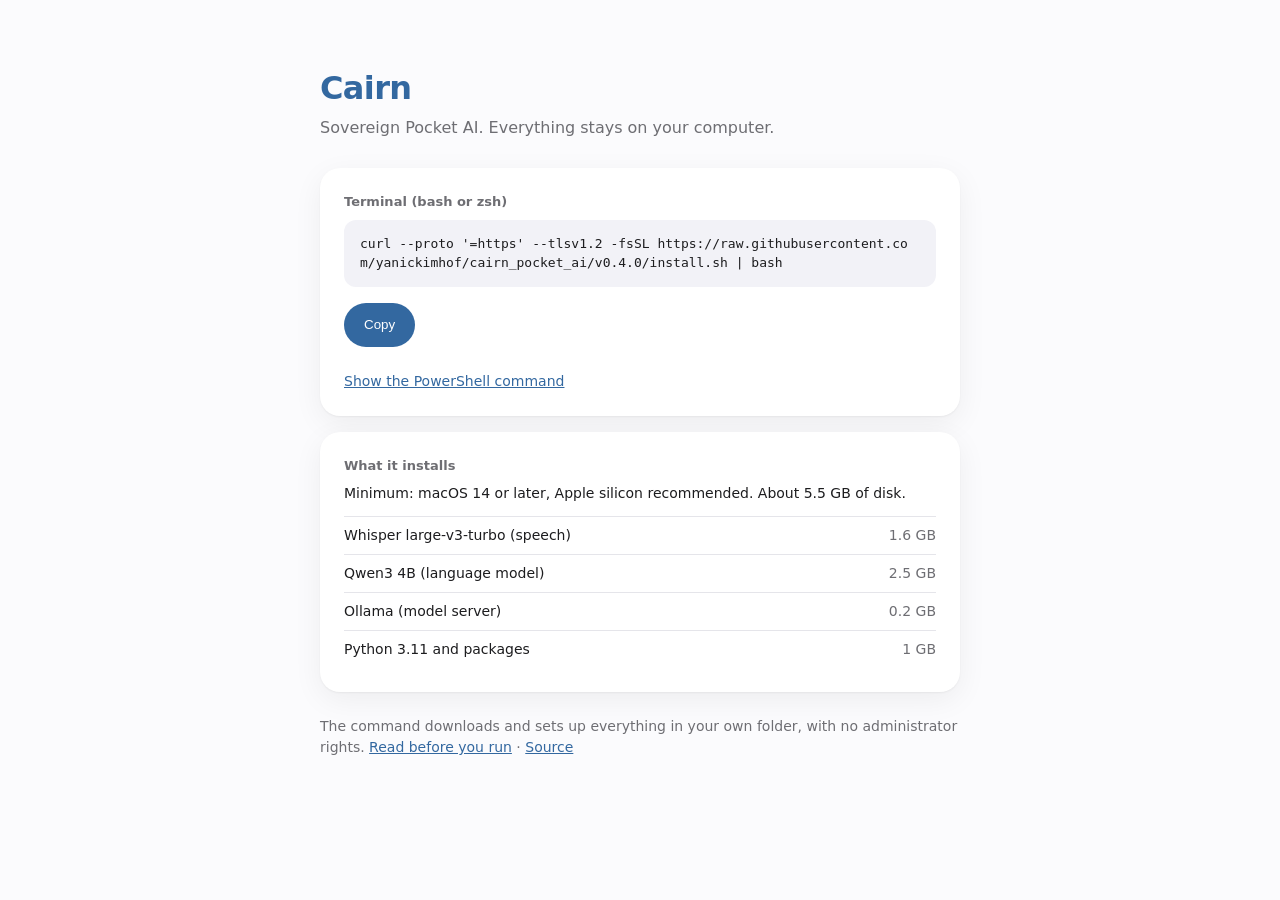
==== docs/index.html @ 53b6d4b0 "0.4.0: version, release notes (0.4 and what comes in 0.5), README, privacy and security notes Co-Aut" ====
<!doctype html>
<html lang="en">
<head>
<meta charset="utf-8">
<meta name="viewport" content="width=device-width, initial-scale=1">
<title>Cairn: install</title>
<style>
:root{color-scheme:light dark;--bg:#FBFBFD;--card:#fff;--ink:#1D1D1F;--mute:#6E6E73;--accent:#3368A0;--line:#E5E5EA;--code:#F2F2F7}
@media (prefers-color-scheme:dark){:root{--bg:#000;--card:#1C1C1E;--ink:#F5F5F7;--mute:#A1A1A6;--accent:#6FA3DB;--line:#2C2C2E;--code:#2C2C2E}}
body{margin:0;background:var(--bg);color:var(--ink);font:16px/1.5 -apple-system,BlinkMacSystemFont,"SF Pro Text","Segoe UI",system-ui,sans-serif}
main{max-width:640px;margin:0 auto;padding:64px 24px}
h1{font-size:32px;letter-spacing:-.02em;margin:0 0 4px;color:var(--accent)}
p{color:var(--mute);margin:0 0 28px}
.card{background:var(--card);border-radius:20px;padding:24px;box-shadow:0 1px 2px rgba(0,0,0,.05),0 8px 30px rgba(0,0,0,.06)}
.label{font-size:13px;font-weight:600;color:var(--mute);margin-bottom:8px}
pre{margin:0 0 16px;background:var(--code);border-radius:12px;padding:14px 16px;overflow-x:auto;font:13px/1.5 ui-monospace,SFMono-Regular,Menlo,Consolas,monospace;white-space:pre-wrap;word-break:break-all}
button{min-height:44px;padding:0 20px;border:0;border-radius:999px;background:var(--accent);color:#fff;font:600 15px inherit;cursor:pointer}
.alt{margin-top:24px;font-size:14px;color:var(--mute)}
a{color:var(--accent)}
.spec{margin-top:16px}table{width:100%;border-collapse:collapse;font-size:14px}td{padding:8px 0;border-top:1px solid var(--line)}td:last-child{text-align:right;color:var(--mute);white-space:nowrap}.min{font-size:14px;margin:0 0 12px;color:var(--ink)}</style>
</head>
<body>
<main>
<h1>Cairn</h1>
<p>Sovereign Pocket AI. Everything stays on your computer.</p>
<div class="card">
<div class="label" id="label">Your install command</div>
<pre id="cmd"></pre>
<button id="copy" type="button">Copy</button>
<div class="alt" id="alt"></div>
</div>
<div class="card spec"><div class="label">What it installs</div><p class="min" id="min"></p><table id="spec"></table></div><p class="alt" style="margin-top:24px">The command downloads and sets up everything in your own folder, with no administrator rights. <a href="https://github.com/yanickimhof/cairn_pocket_ai/blob/main/SECURITY.md">Read before you run</a> · <a href="https://github.com/yanickimhof/cairn_pocket_ai">Source</a></p>
</main>
<script>
var base = "https://raw.githubusercontent.com/yanickimhof/cairn_pocket_ai/v0.4.0/";
var cmds = {
  sh: { label: "Terminal (bash or zsh)", text: "curl --proto '=https' --tlsv1.2 -fsSL " + base + "install.sh | bash" },
  ps: { label: "PowerShell", text: "irm " + base + "install.ps1 | iex" }
};
var ua = (navigator.userAgentData && navigator.userAgentData.platform) || navigator.platform || navigator.userAgent || "";
var key = /win/i.test(ua) ? "ps" : "sh";
var specs = {
  sh: { min: "Minimum: macOS 14 or later, Apple silicon recommended. About 5.5 GB of disk.", rows: [["Whisper large-v3-turbo (speech)", "1.6 GB"], ["Qwen3 4B (language model)", "2.5 GB"], ["Ollama (model server)", "0.2 GB"], ["Python 3.11 and packages", "1 GB"]] },
  ps: { min: "Minimum: Windows 10 22H2 or later. About 7 GB of disk (estimate).", rows: [["Whisper large-v3-turbo (speech)", "1.6 GB"], ["Qwen3 4B (language model)", "2.5 GB"], ["Ollama (model server)", "1.7 GB download, about 4 GB installed"], ["Python 3.11 and packages", "About 1 GB"]] }
};
function showSpec(k) {
  document.getElementById("min").textContent = specs[k].min;
  var t = document.getElementById("spec");
  t.textContent = "";
  specs[k].rows.forEach(function (r) {
    var tr = document.createElement("tr");
    r.forEach(function (c) { var td = document.createElement("td"); td.textContent = c; tr.appendChild(td); });
    t.appendChild(tr);
  });
}
function show(k) {
  showSpec(k);
  document.getElementById("label").textContent = cmds[k].label;
  document.getElementById("cmd").textContent = cmds[k].text;
  var other = k === "ps" ? "sh" : "ps";
  var alt = document.getElementById("alt");
  alt.textContent = "";
  var a = document.createElement("a");
  a.href = "#"; a.textContent = "Show the " + cmds[other].label + " command";
  a.onclick = function (e) { e.preventDefault(); show(other); };
  alt.appendChild(a);
}
document.getElementById("copy").onclick = function () {
  var b = this, t = document.getElementById("cmd").textContent;
  if (navigator.clipboard) { navigator.clipboard.writeText(t).then(function () { b.textContent = "Copied"; setTimeout(function () { b.textContent = "Copy"; }, 1500); }); }
};
show(key);
</script>
</body>
</html>
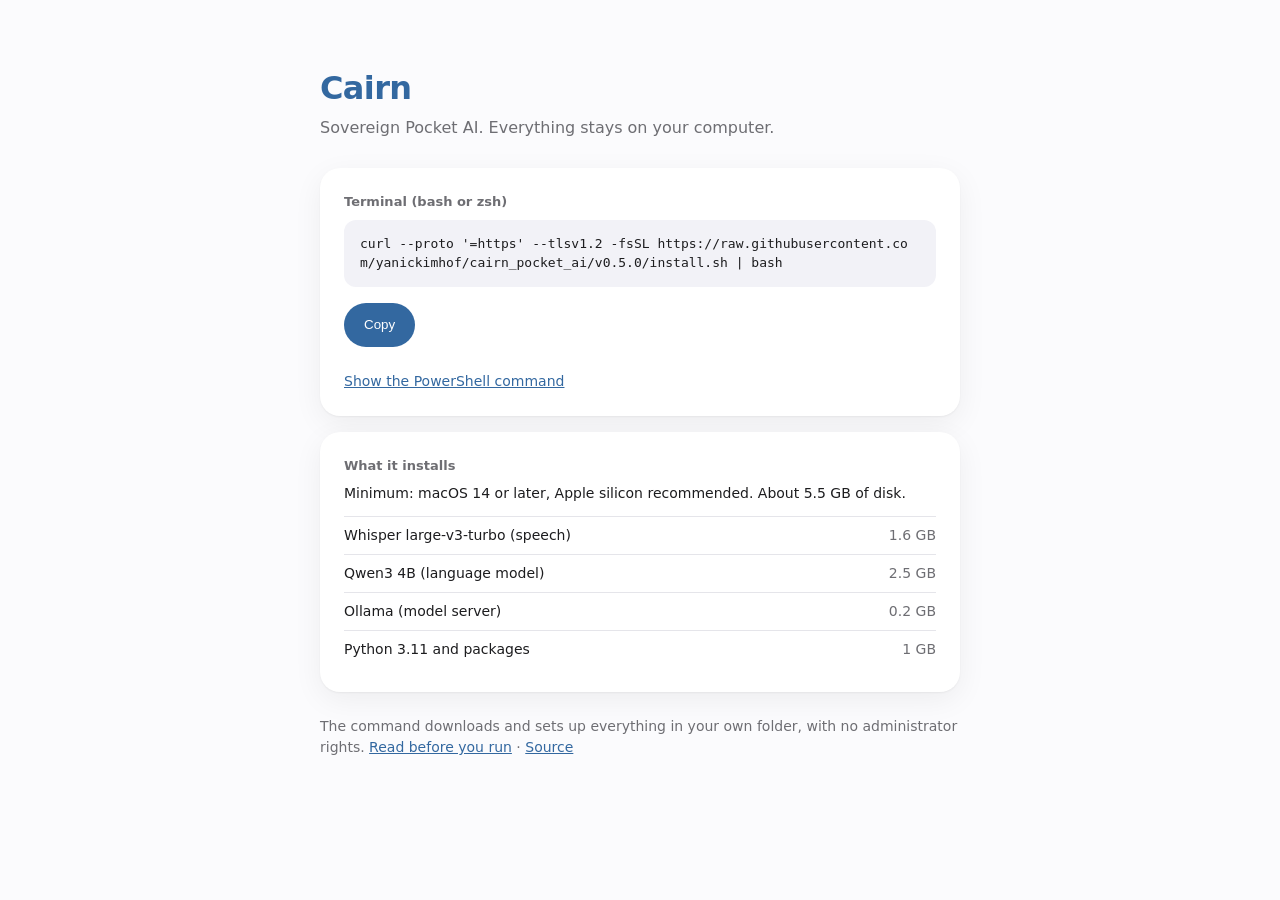
==== commit c2e4a16f: "Cairn 0.5: Pocket vault, correct in place, words to check, search by meaning, people across notes Co" ====
--- a/docs/index.html
+++ b/docs/index.html
@@ -32,7 +32,7 @@
 <div class="card spec"><div class="label">What it installs</div><p class="min" id="min"></p><table id="spec"></table></div><p class="alt" style="margin-top:24px">The command downloads and sets up everything in your own folder, with no administrator rights. <a href="https://github.com/yanickimhof/cairn_pocket_ai/blob/main/SECURITY.md">Read before you run</a> · <a href="https://github.com/yanickimhof/cairn_pocket_ai">Source</a></p>
 </main>
 <script>
-var base = "https://raw.githubusercontent.com/yanickimhof/cairn_pocket_ai/v0.4.0/";
+var base = "https://raw.githubusercontent.com/yanickimhof/cairn_pocket_ai/v0.5.0/";
 var cmds = {
   sh: { label: "Terminal (bash or zsh)", text: "curl --proto '=https' --tlsv1.2 -fsSL " + base + "install.sh | bash" },
   ps: { label: "PowerShell", text: "irm " + base + "install.ps1 | iex" }
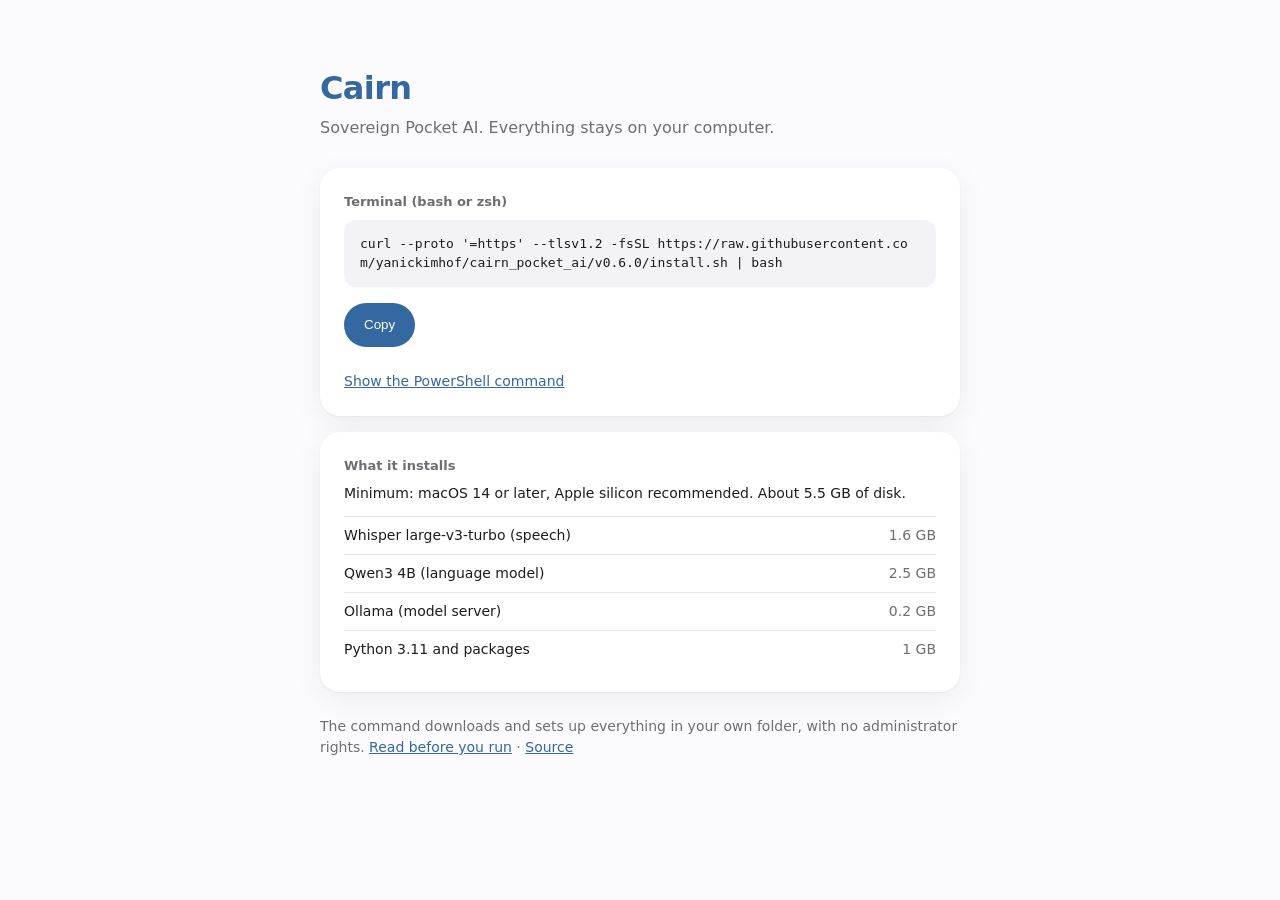
==== commit e9fe8dfb: "Cairn 0.6: ask your notes Ask a question in your own words and get an answer drawn from your notes, " ====
--- a/docs/index.html
+++ b/docs/index.html
@@ -32,7 +32,7 @@
 <div class="card spec"><div class="label">What it installs</div><p class="min" id="min"></p><table id="spec"></table></div><p class="alt" style="margin-top:24px">The command downloads and sets up everything in your own folder, with no administrator rights. <a href="https://github.com/yanickimhof/cairn_pocket_ai/blob/main/SECURITY.md">Read before you run</a> · <a href="https://github.com/yanickimhof/cairn_pocket_ai">Source</a></p>
 </main>
 <script>
-var base = "https://raw.githubusercontent.com/yanickimhof/cairn_pocket_ai/v0.5.0/";
+var base = "https://raw.githubusercontent.com/yanickimhof/cairn_pocket_ai/v0.6.0/";
 var cmds = {
   sh: { label: "Terminal (bash or zsh)", text: "curl --proto '=https' --tlsv1.2 -fsSL " + base + "install.sh | bash" },
   ps: { label: "PowerShell", text: "irm " + base + "install.ps1 | iex" }
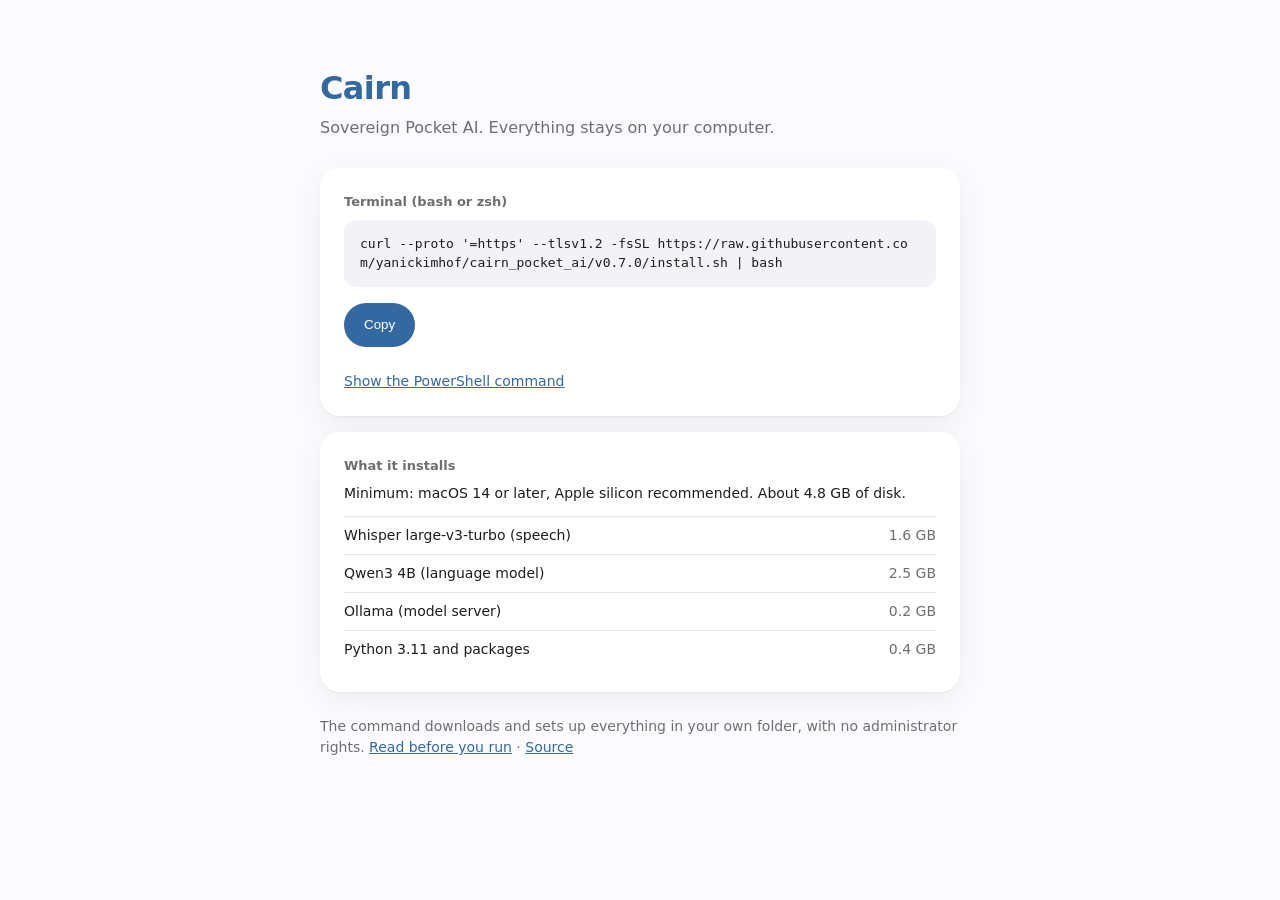
==== commit e5d91319: "0.7: version, release notes, guide, security and privacy documents - version 0.7.0 in the installers" ====
--- a/docs/index.html
+++ b/docs/index.html
@@ -32,7 +32,7 @@
 <div class="card spec"><div class="label">What it installs</div><p class="min" id="min"></p><table id="spec"></table></div><p class="alt" style="margin-top:24px">The command downloads and sets up everything in your own folder, with no administrator rights. <a href="https://github.com/yanickimhof/cairn_pocket_ai/blob/main/SECURITY.md">Read before you run</a> · <a href="https://github.com/yanickimhof/cairn_pocket_ai">Source</a></p>
 </main>
 <script>
-var base = "https://raw.githubusercontent.com/yanickimhof/cairn_pocket_ai/v0.6.0/";
+var base = "https://raw.githubusercontent.com/yanickimhof/cairn_pocket_ai/v0.7.0/";
 var cmds = {
   sh: { label: "Terminal (bash or zsh)", text: "curl --proto '=https' --tlsv1.2 -fsSL " + base + "install.sh | bash" },
   ps: { label: "PowerShell", text: "irm " + base + "install.ps1 | iex" }
@@ -40,7 +40,7 @@
 var ua = (navigator.userAgentData && navigator.userAgentData.platform) || navigator.platform || navigator.userAgent || "";
 var key = /win/i.test(ua) ? "ps" : "sh";
 var specs = {
-  sh: { min: "Minimum: macOS 14 or later, Apple silicon recommended. About 5.5 GB of disk.", rows: [["Whisper large-v3-turbo (speech)", "1.6 GB"], ["Qwen3 4B (language model)", "2.5 GB"], ["Ollama (model server)", "0.2 GB"], ["Python 3.11 and packages", "1 GB"]] },
+  sh: { min: "Minimum: macOS 14 or later, Apple silicon recommended. About 4.8 GB of disk.", rows: [["Whisper large-v3-turbo (speech)", "1.6 GB"], ["Qwen3 4B (language model)", "2.5 GB"], ["Ollama (model server)", "0.2 GB"], ["Python 3.11 and packages", "0.4 GB"]] },
   ps: { min: "Minimum: Windows 10 22H2 or later. About 7 GB of disk (estimate).", rows: [["Whisper large-v3-turbo (speech)", "1.6 GB"], ["Qwen3 4B (language model)", "2.5 GB"], ["Ollama (model server)", "1.7 GB download, about 4 GB installed"], ["Python 3.11 and packages", "About 1 GB"]] }
 };
 function showSpec(k) {
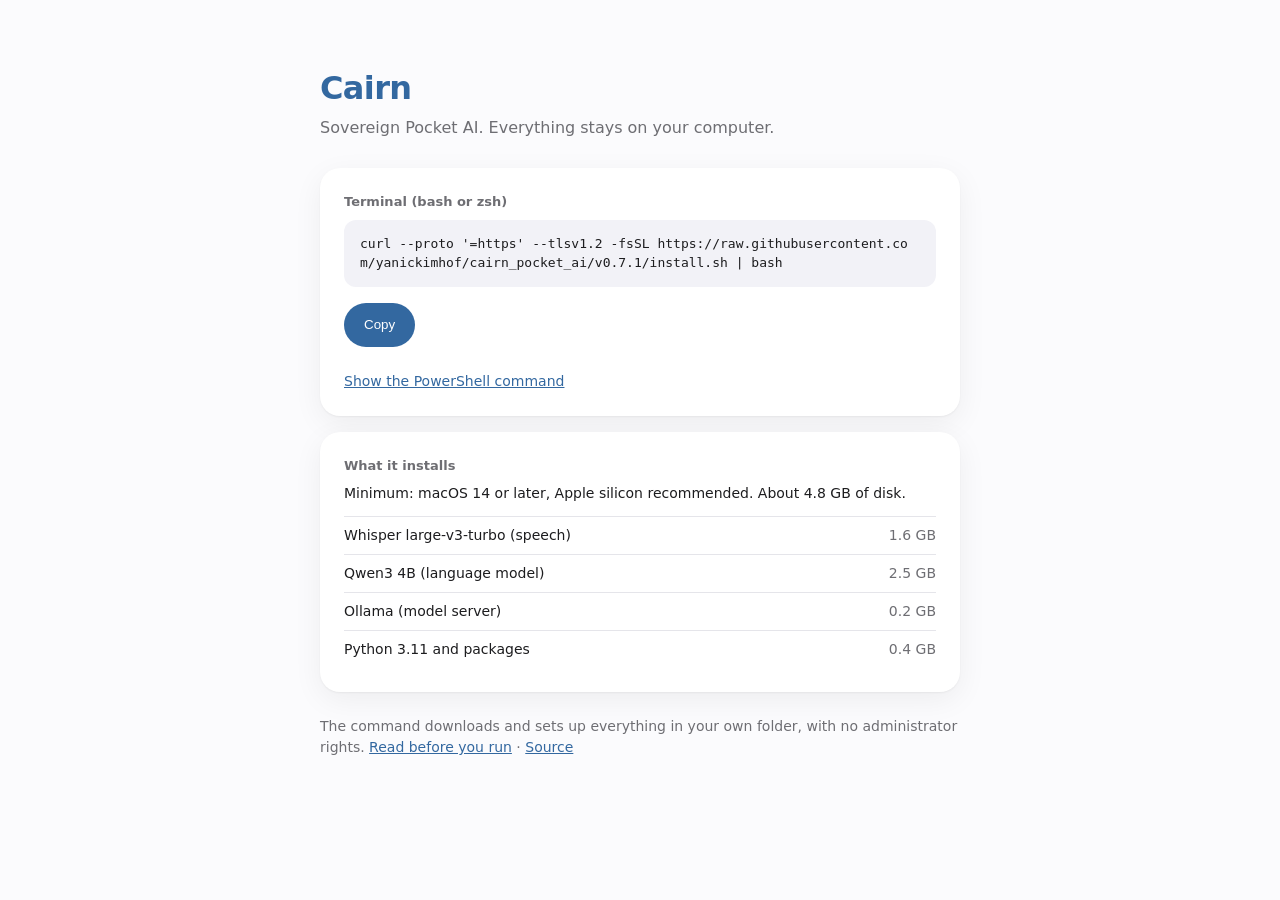
==== commit f9c29039: "0.7.1: Windows start-up fix (no socket.sendmsg), CI installs cryptography, macOS 15 runner Co-Author" ====
--- a/docs/index.html
+++ b/docs/index.html
@@ -32,7 +32,7 @@
 <div class="card spec"><div class="label">What it installs</div><p class="min" id="min"></p><table id="spec"></table></div><p class="alt" style="margin-top:24px">The command downloads and sets up everything in your own folder, with no administrator rights. <a href="https://github.com/yanickimhof/cairn_pocket_ai/blob/main/SECURITY.md">Read before you run</a> · <a href="https://github.com/yanickimhof/cairn_pocket_ai">Source</a></p>
 </main>
 <script>
-var base = "https://raw.githubusercontent.com/yanickimhof/cairn_pocket_ai/v0.7.0/";
+var base = "https://raw.githubusercontent.com/yanickimhof/cairn_pocket_ai/v0.7.1/";
 var cmds = {
   sh: { label: "Terminal (bash or zsh)", text: "curl --proto '=https' --tlsv1.2 -fsSL " + base + "install.sh | bash" },
   ps: { label: "PowerShell", text: "irm " + base + "install.ps1 | iex" }
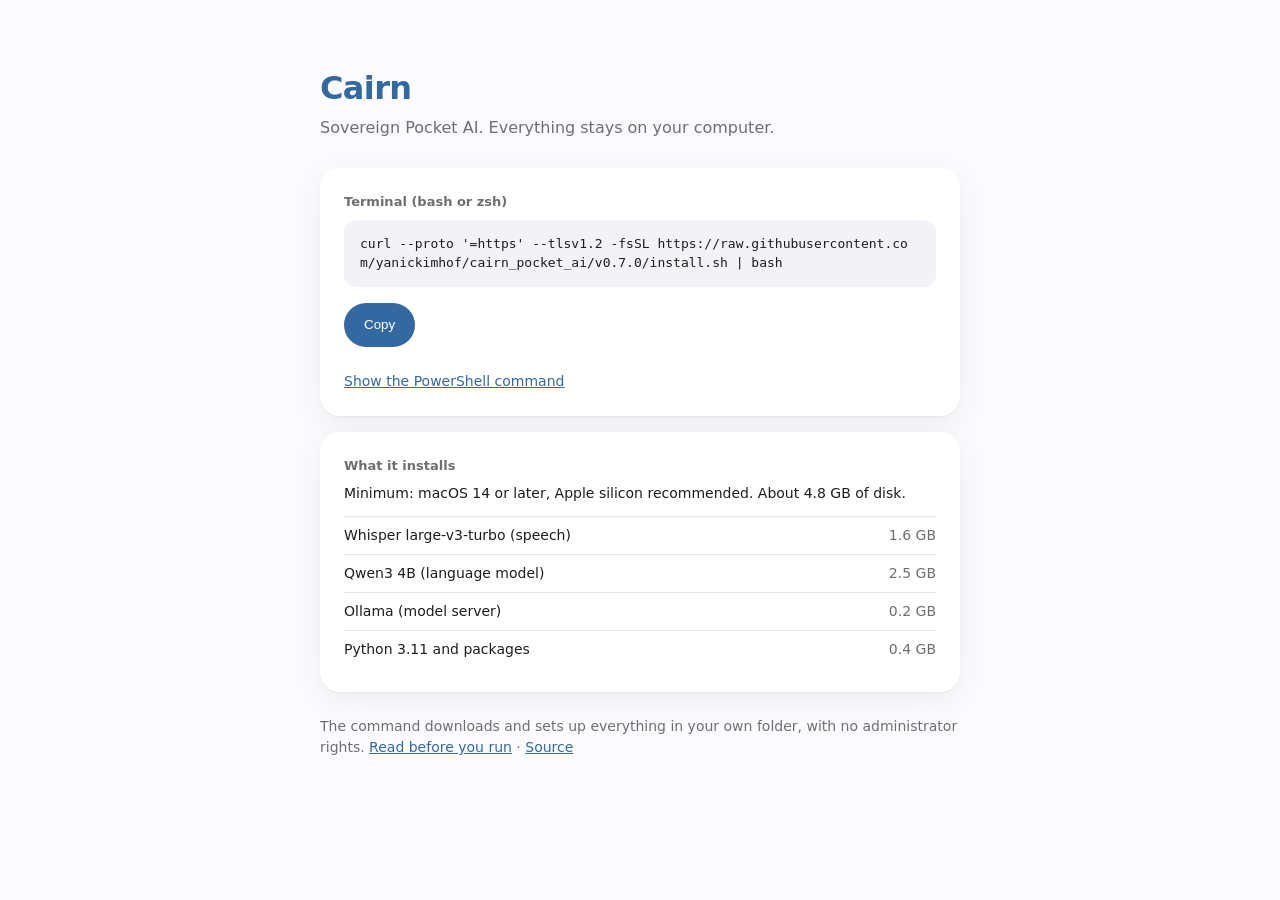
==== commit 56c3f3b1: "Back to 0.7.0: one version, with the Windows start-up fix included Co-Authored-By: Claude Sonnet 5.5" ====
--- a/docs/index.html
+++ b/docs/index.html
@@ -32,7 +32,7 @@
 <div class="card spec"><div class="label">What it installs</div><p class="min" id="min"></p><table id="spec"></table></div><p class="alt" style="margin-top:24px">The command downloads and sets up everything in your own folder, with no administrator rights. <a href="https://github.com/yanickimhof/cairn_pocket_ai/blob/main/SECURITY.md">Read before you run</a> · <a href="https://github.com/yanickimhof/cairn_pocket_ai">Source</a></p>
 </main>
 <script>
-var base = "https://raw.githubusercontent.com/yanickimhof/cairn_pocket_ai/v0.7.1/";
+var base = "https://raw.githubusercontent.com/yanickimhof/cairn_pocket_ai/v0.7.0/";
 var cmds = {
   sh: { label: "Terminal (bash or zsh)", text: "curl --proto '=https' --tlsv1.2 -fsSL " + base + "install.sh | bash" },
   ps: { label: "PowerShell", text: "irm " + base + "install.ps1 | iex" }
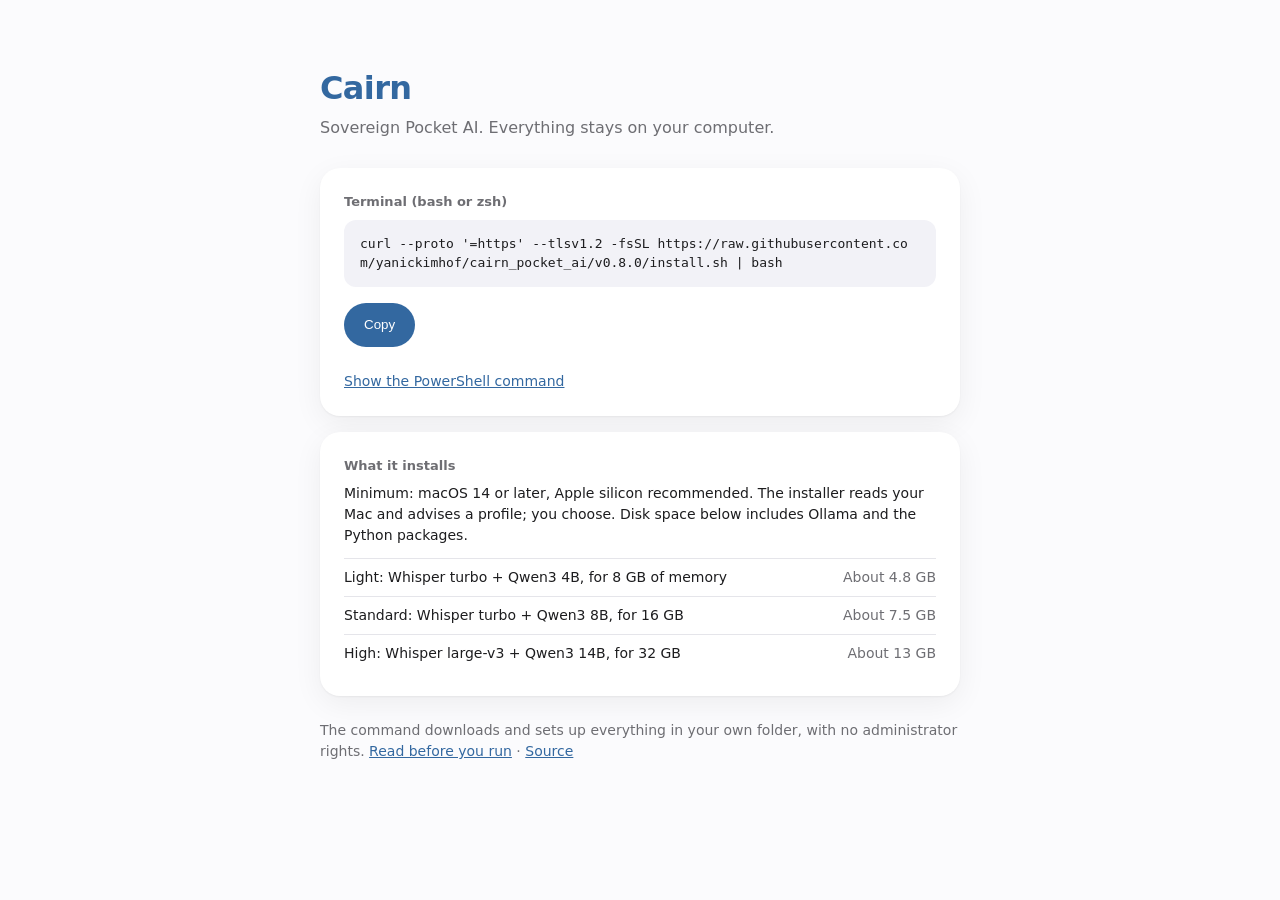
==== commit 9aab3119: "0.8.0: guided install by profile (macOS), clearer install docs - install.sh reads chip, memory and f" ====
--- a/docs/index.html
+++ b/docs/index.html
@@ -32,7 +32,7 @@
 <div class="card spec"><div class="label">What it installs</div><p class="min" id="min"></p><table id="spec"></table></div><p class="alt" style="margin-top:24px">The command downloads and sets up everything in your own folder, with no administrator rights. <a href="https://github.com/yanickimhof/cairn_pocket_ai/blob/main/SECURITY.md">Read before you run</a> · <a href="https://github.com/yanickimhof/cairn_pocket_ai">Source</a></p>
 </main>
 <script>
-var base = "https://raw.githubusercontent.com/yanickimhof/cairn_pocket_ai/v0.7.0/";
+var base = "https://raw.githubusercontent.com/yanickimhof/cairn_pocket_ai/v0.8.0/";
 var cmds = {
   sh: { label: "Terminal (bash or zsh)", text: "curl --proto '=https' --tlsv1.2 -fsSL " + base + "install.sh | bash" },
   ps: { label: "PowerShell", text: "irm " + base + "install.ps1 | iex" }
@@ -40,7 +40,7 @@
 var ua = (navigator.userAgentData && navigator.userAgentData.platform) || navigator.platform || navigator.userAgent || "";
 var key = /win/i.test(ua) ? "ps" : "sh";
 var specs = {
-  sh: { min: "Minimum: macOS 14 or later, Apple silicon recommended. About 4.8 GB of disk.", rows: [["Whisper large-v3-turbo (speech)", "1.6 GB"], ["Qwen3 4B (language model)", "2.5 GB"], ["Ollama (model server)", "0.2 GB"], ["Python 3.11 and packages", "0.4 GB"]] },
+  sh: { min: "Minimum: macOS 14 or later, Apple silicon recommended. The installer reads your Mac and advises a profile; you choose. Disk space below includes Ollama and the Python packages.", rows: [["Light: Whisper turbo + Qwen3 4B, for 8 GB of memory", "About 4.8 GB"], ["Standard: Whisper turbo + Qwen3 8B, for 16 GB", "About 7.5 GB"], ["High: Whisper large-v3 + Qwen3 14B, for 32 GB", "About 13 GB"]] },
   ps: { min: "Minimum: Windows 10 22H2 or later. About 7 GB of disk (estimate).", rows: [["Whisper large-v3-turbo (speech)", "1.6 GB"], ["Qwen3 4B (language model)", "2.5 GB"], ["Ollama (model server)", "1.7 GB download, about 4 GB installed"], ["Python 3.11 and packages", "About 1 GB"]] }
 };
 function showSpec(k) {
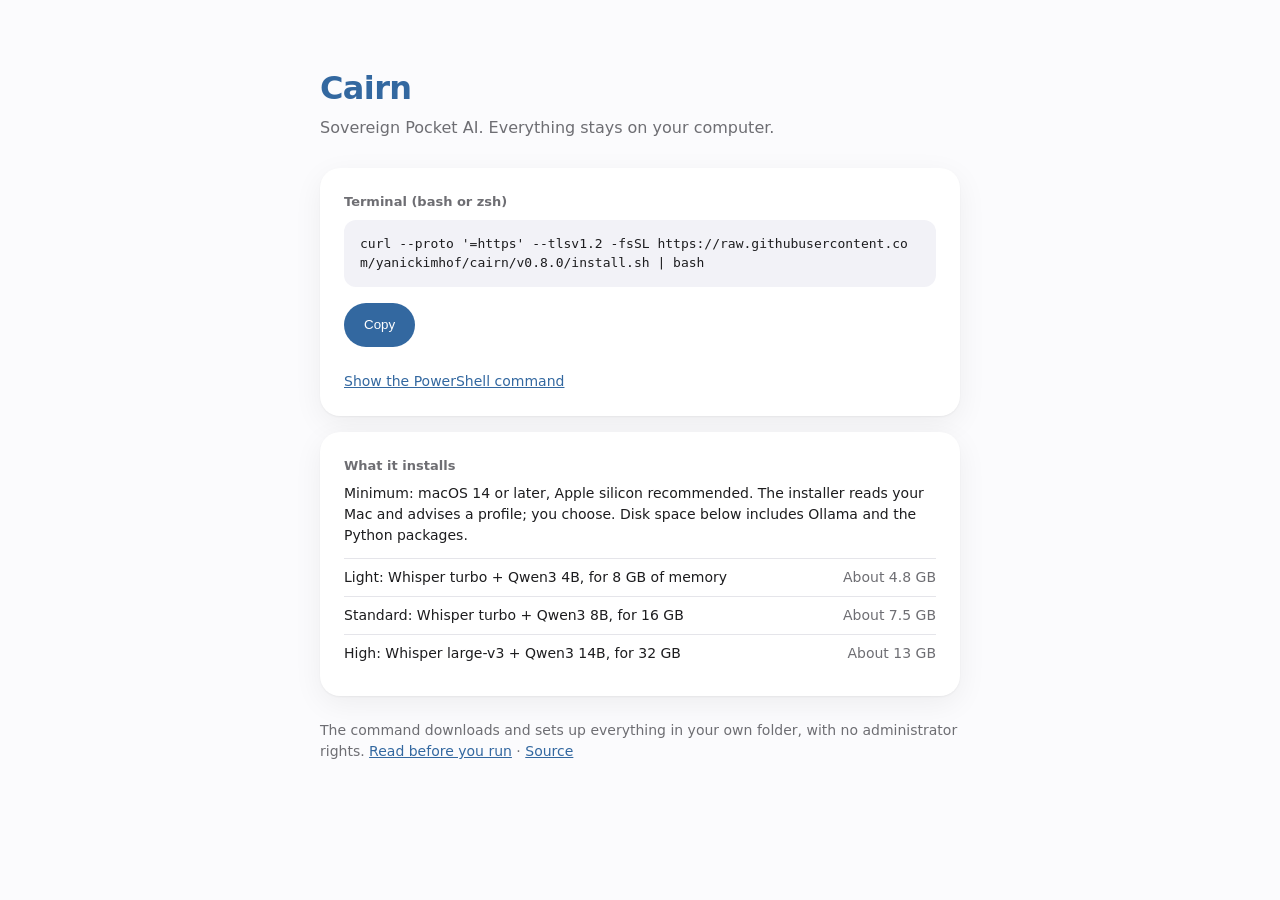
==== commit 90b4b3cb: "Point every reference to the renamed repository (cairn) Co-Authored-By: Claude Sonnet 5.5 <noreply@a" ====
--- a/docs/index.html
+++ b/docs/index.html
@@ -29,10 +29,10 @@
 <button id="copy" type="button">Copy</button>
 <div class="alt" id="alt"></div>
 </div>
-<div class="card spec"><div class="label">What it installs</div><p class="min" id="min"></p><table id="spec"></table></div><p class="alt" style="margin-top:24px">The command downloads and sets up everything in your own folder, with no administrator rights. <a href="https://github.com/yanickimhof/cairn_pocket_ai/blob/main/SECURITY.md">Read before you run</a> · <a href="https://github.com/yanickimhof/cairn_pocket_ai">Source</a></p>
+<div class="card spec"><div class="label">What it installs</div><p class="min" id="min"></p><table id="spec"></table></div><p class="alt" style="margin-top:24px">The command downloads and sets up everything in your own folder, with no administrator rights. <a href="https://github.com/yanickimhof/cairn/blob/main/SECURITY.md">Read before you run</a> · <a href="https://github.com/yanickimhof/cairn">Source</a></p>
 </main>
 <script>
-var base = "https://raw.githubusercontent.com/yanickimhof/cairn_pocket_ai/v0.8.0/";
+var base = "https://raw.githubusercontent.com/yanickimhof/cairn/v0.8.0/";
 var cmds = {
   sh: { label: "Terminal (bash or zsh)", text: "curl --proto '=https' --tlsv1.2 -fsSL " + base + "install.sh | bash" },
   ps: { label: "PowerShell", text: "irm " + base + "install.ps1 | iex" }
